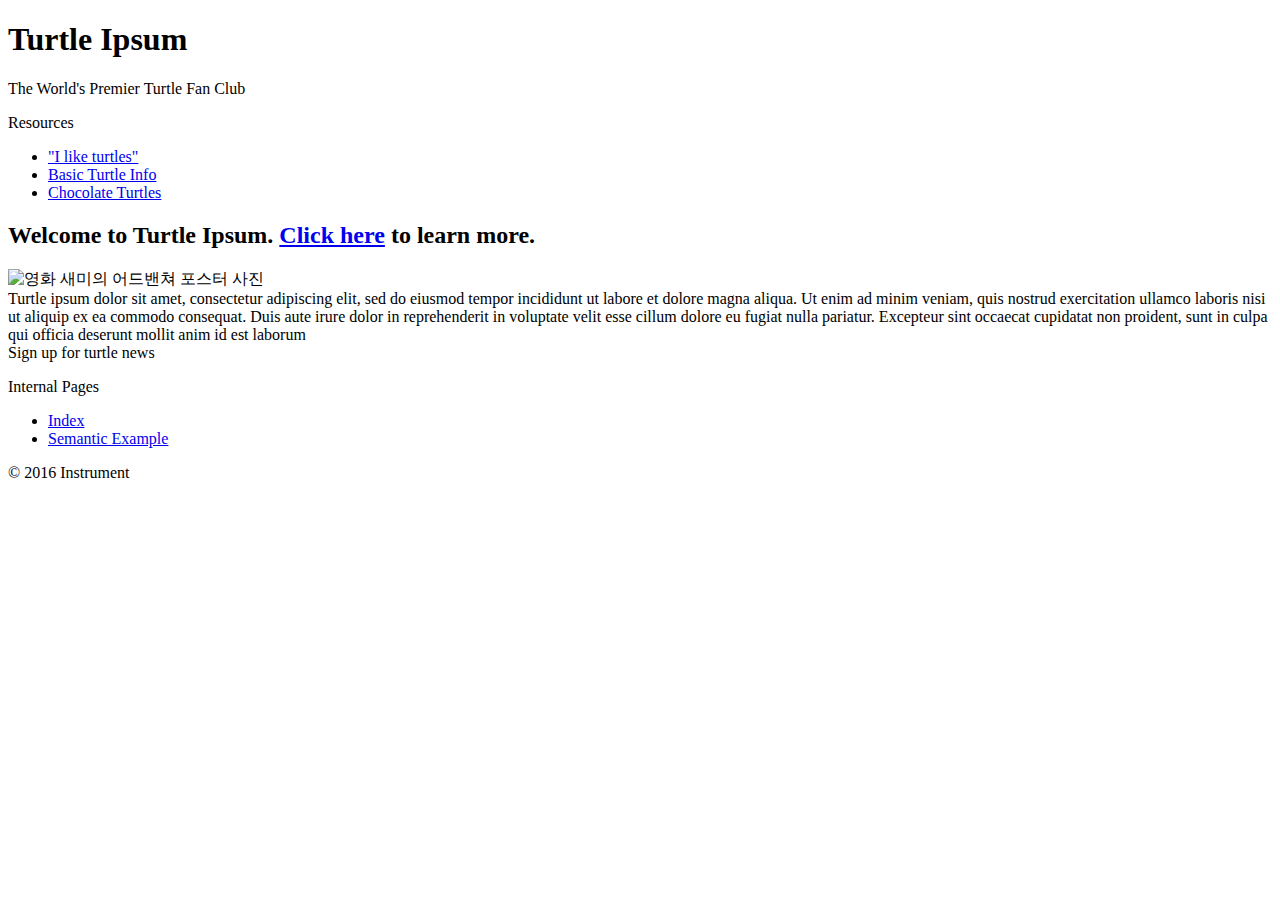
==== index.html @ 09524fe2 "초기 코드 작성" ====
<!DOCTYPE html>
<html>
  <head>
    <title>
      Example
    </title>
    <link href='../assets/style.css' rel='stylesheet' type='text/css'>
  </head>
  <body>
    <header class="site-header">
      <h1 class="site-title">Turtle Ipsum</h1>
      <p class="site-subtitle">The World's Premier Turtle Fan Club</p>
    </header>
    <nav class="main-nav">
      <p class="nav-header">Resources</p>
      <ul class="nav-list">
        <li class="nav-item nav-item-bull"><a href="https://www.youtube.com/watch?v=CMNry4PE93Y">"I like turtles"</a></li>
        <li class="nav-item nav-item-bull"><a href="https://en.wikipedia.org/wiki/Turtle">Basic Turtle Info</a></li>
        <li class="nav-item nav-item-bull"><a href="https://en.wikipedia.org/wiki/Turtles_(chocolate)">Chocolate Turtles</a></li>
      </ul>
    </nav>
    <div class="main-content">
      <div>
        <h2 class="page-title">Welcome to Turtle Ipsum. 
            <a href="#">Click here</a> to learn more.
        </h2>
        <img src="https://search.pstatic.net/sunny/?src=https%3A%2F%2Fimage.cine21.com%2Fcine21%2Fposter%2F2011%2F0720%2FM0010012_M0010002_poster.jpg&type=sc960_832" alt="영화 새미의 어드밴쳐 포스터 사진">
        <article class="article-text">
          Turtle ipsum dolor sit amet, consectetur adipiscing elit, sed do eiusmod tempor incididunt ut labore et dolore magna aliqua. Ut enim ad minim veniam, quis nostrud exercitation ullamco laboris nisi ut aliquip ex ea commodo consequat. Duis aute irure dolor in reprehenderit in voluptate velit esse cillum dolore eu fugiat nulla pariatur. Excepteur sint occaecat cupidatat non proident, sunt in culpa qui officia deserunt mollit anim id est laborum
        </article>
      </div>
    </div>
    <footer class="footer">
      <div class="footer-section">
        <span class="button">Sign up for turtle news</span>
      </div><div class="footer-section">
        <p class="nav-header footer-title">
          Internal Pages
        </p>
        <ul class="nav-list">
          <li class="nav-item nav-item-bull"><a href="../">Index</a></li>
          <li class="nav-item nav-item-bull"><a href="../semantic">Semantic Example</a></li>
        </ul>
      </div>
      <p class="footer-copyright">&copy; 2016 Instrument</span>
    </footer>
  </body>
</html>
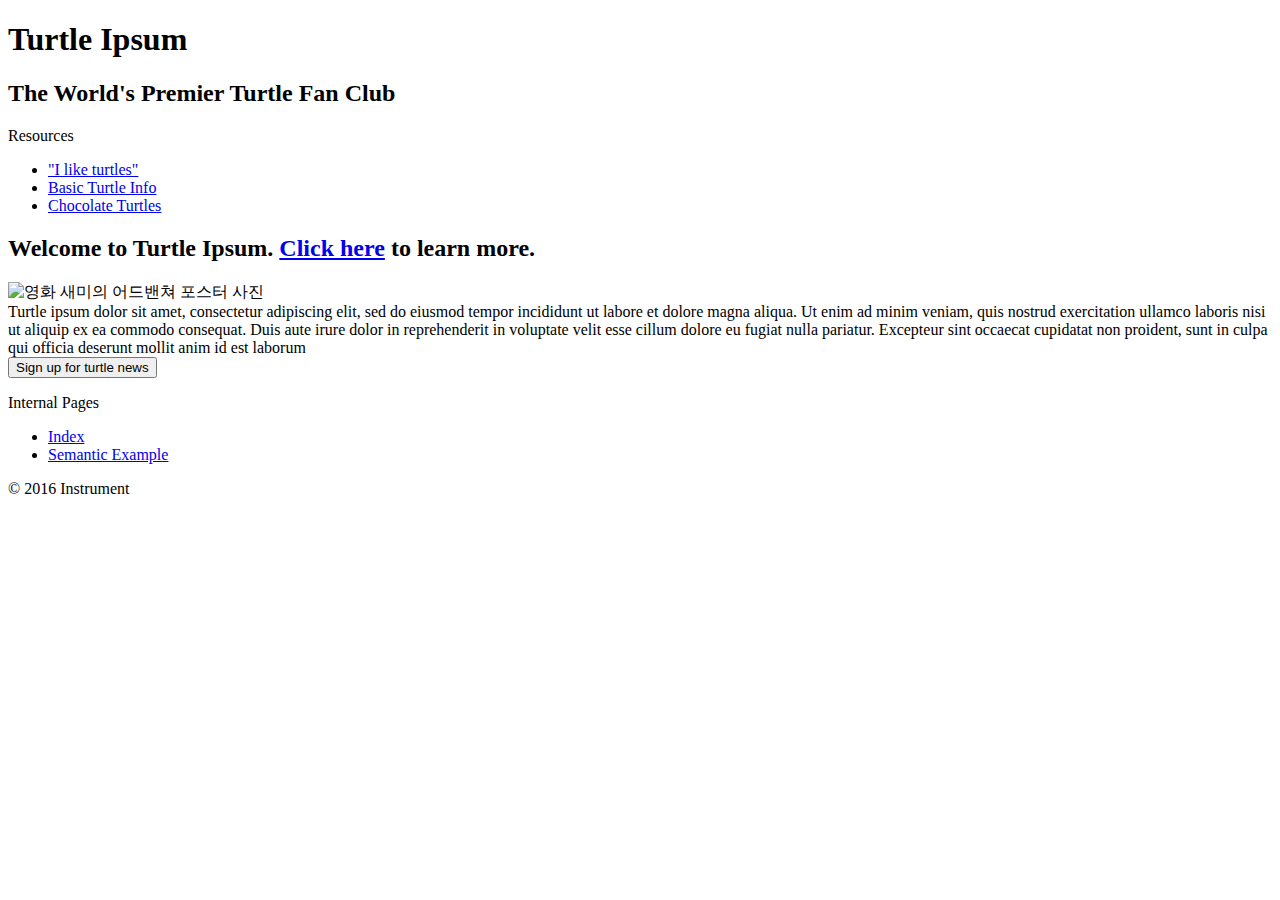
==== commit da6e711b: "코드 수정(0913)" ====
--- a/index.html
+++ b/index.html
@@ -9,7 +9,7 @@
   <body>
     <header class="site-header">
       <h1 class="site-title">Turtle Ipsum</h1>
-      <p class="site-subtitle">The World's Premier Turtle Fan Club</p>
+      <h2 class="site-subtitle">The World's Premier Turtle Fan Club</h2>
     </header>
     <nav class="main-nav">
       <p class="nav-header">Resources</p>
@@ -32,8 +32,8 @@
     </div>
     <footer class="footer">
       <div class="footer-section">
-        <span class="button">Sign up for turtle news</span>
-      </div><div class="footer-section">
+        <button class="button">Sign up for turtle news</button>
+      </div><section class="footer-section">
         <p class="nav-header footer-title">
           Internal Pages
         </p>
@@ -41,7 +41,7 @@
           <li class="nav-item nav-item-bull"><a href="../">Index</a></li>
           <li class="nav-item nav-item-bull"><a href="../semantic">Semantic Example</a></li>
         </ul>
-      </div>
+      </section>
       <p class="footer-copyright">&copy; 2016 Instrument</span>
     </footer>
   </body>
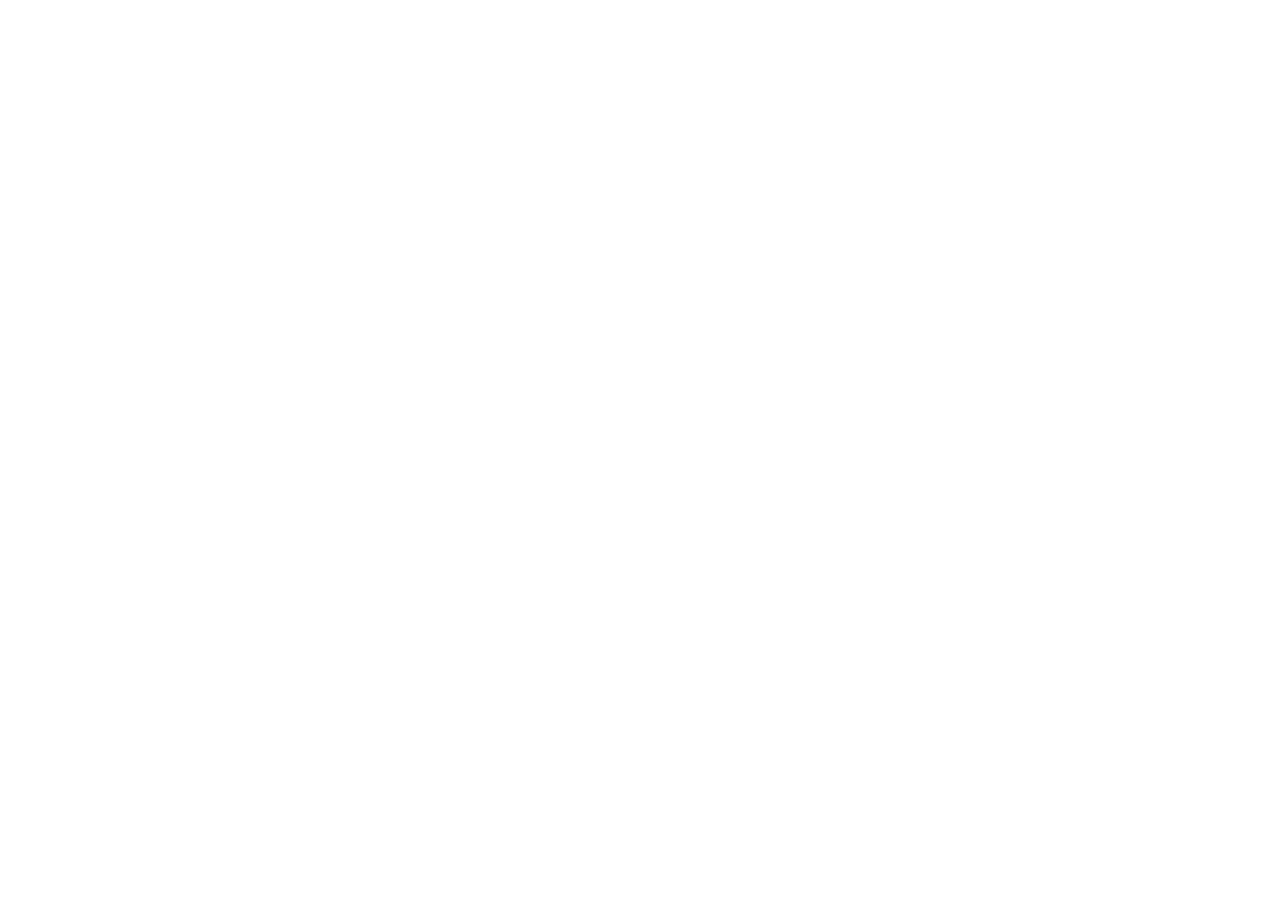
==== commit 0898e54a: "끝" ====
--- a/index.html
+++ b/index.html
@@ -1,48 +1,37 @@
 <!DOCTYPE html>
-<html>
-  <head>
-    <title>
-      Example
-    </title>
-    <link href='../assets/style.css' rel='stylesheet' type='text/css'>
-  </head>
-  <body>
-    <header class="site-header">
-      <h1 class="site-title">Turtle Ipsum</h1>
-      <h2 class="site-subtitle">The World's Premier Turtle Fan Club</h2>
-    </header>
-    <nav class="main-nav">
-      <p class="nav-header">Resources</p>
-      <ul class="nav-list">
-        <li class="nav-item nav-item-bull"><a href="https://www.youtube.com/watch?v=CMNry4PE93Y">"I like turtles"</a></li>
-        <li class="nav-item nav-item-bull"><a href="https://en.wikipedia.org/wiki/Turtle">Basic Turtle Info</a></li>
-        <li class="nav-item nav-item-bull"><a href="https://en.wikipedia.org/wiki/Turtles_(chocolate)">Chocolate Turtles</a></li>
-      </ul>
-    </nav>
-    <div class="main-content">
-      <div>
-        <h2 class="page-title">Welcome to Turtle Ipsum. 
-            <a href="#">Click here</a> to learn more.
-        </h2>
-        <img src="https://search.pstatic.net/sunny/?src=https%3A%2F%2Fimage.cine21.com%2Fcine21%2Fposter%2F2011%2F0720%2FM0010012_M0010002_poster.jpg&type=sc960_832" alt="영화 새미의 어드밴쳐 포스터 사진">
-        <article class="article-text">
-          Turtle ipsum dolor sit amet, consectetur adipiscing elit, sed do eiusmod tempor incididunt ut labore et dolore magna aliqua. Ut enim ad minim veniam, quis nostrud exercitation ullamco laboris nisi ut aliquip ex ea commodo consequat. Duis aute irure dolor in reprehenderit in voluptate velit esse cillum dolore eu fugiat nulla pariatur. Excepteur sint occaecat cupidatat non proident, sunt in culpa qui officia deserunt mollit anim id est laborum
-        </article>
-      </div>
-    </div>
-    <footer class="footer">
-      <div class="footer-section">
-        <button class="button">Sign up for turtle news</button>
-      </div><section class="footer-section">
-        <p class="nav-header footer-title">
-          Internal Pages
-        </p>
-        <ul class="nav-list">
-          <li class="nav-item nav-item-bull"><a href="../">Index</a></li>
-          <li class="nav-item nav-item-bull"><a href="../semantic">Semantic Example</a></li>
-        </ul>
-      </section>
-      <p class="footer-copyright">&copy; 2016 Instrument</span>
-    </footer>
-  </body>
-</html>+<html lang="en">
+<head>
+    <meta charset="UTF-8">
+    <meta name="viewport" content="width=device-width, initial-scale=1.0">
+    <title>Document</title>
+</head>
+<body>
+    <script>
+        function getName(name){
+            return `안녕하세요 저는 ${name}입니다.`;
+        }
+        const message1 = getName('이소현');
+        
+        function getMajor(major){
+            return `대학에서 ${major}을 전공하고 있습니다`;
+        }
+        const message2 = getMajor('컴퓨터공학');
+
+        var number = 0;
+        setInterval(() => {
+            document.body.innerHTML = "";
+            console.log(number);
+            if(number === 0){
+                document.write(message1);
+                number++;
+            }
+            else{
+                document.write(message2);
+                number = 0;
+            }
+
+        }, 3000);
+       
+    </script>
+</body>
+</html>
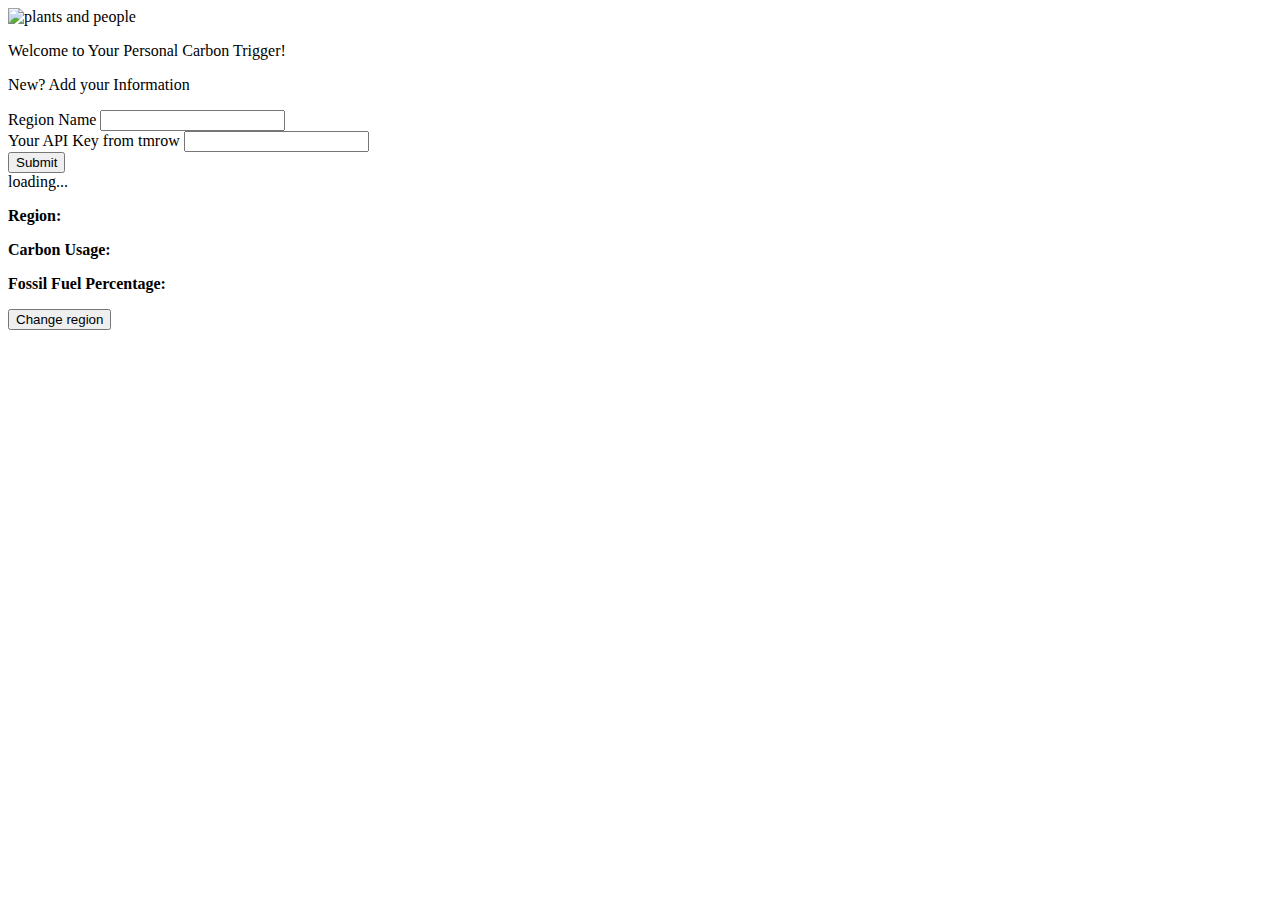
==== commit 15d0a7ea: "Add files via upload" ====
--- a/index.html
+++ b/index.html
@@ -1,37 +1,47 @@
-<!DOCTYPE html>
-<html lang="en">
-<head>
-    <meta charset="UTF-8">
-    <meta name="viewport" content="width=device-width, initial-scale=1.0">
-    <title>Document</title>
-</head>
-<body>
-    <script>
-        function getName(name){
-            return `안녕하세요 저는 ${name}입니다.`;
-        }
-        const message1 = getName('이소현');
-        
-        function getMajor(major){
-            return `대학에서 ${major}을 전공하고 있습니다`;
-        }
-        const message2 = getMajor('컴퓨터공학');
-
-        var number = 0;
-        setInterval(() => {
-            document.body.innerHTML = "";
-            console.log(number);
-            if(number === 0){
-                document.write(message1);
-                number++;
-            }
-            else{
-                document.write(message2);
-                number = 0;
-            }
-
-        }, 3000);
-       
-    </script>
-</body>
-</html>
+<!DOCTYPE html>
+<html lang="en">
+<head>
+    <meta charset="UTF-8">
+    <meta name="viewport" content="width=device-width, initial-scale=1.0">
+    <link rel="stylesheet" href="./css/style.css">
+    <title>My Carbon Trigger</title>
+</head>
+<body>
+    <img class="top-image" src="./images/plants-people.png" alt="plants and people">
+    <div class="title">
+        <p>Welcome to Your Personal Carbon Trigger!</p>
+    </div>
+    <!-- form area -->
+    <form class="form-data" autocomplete="on">
+        <div class="form-area-wrap">
+            <div class="form-title">
+                <P>New? Add your Information</P>
+            </div>
+            <div class="input-region">
+                <label for="region">Region Name</label>
+                <input type="text" id="region" required class="region-name">
+            </div>
+            <div class="input-api">
+                <label for="api">Your API Key from tmrow</label>
+                <input type="text" id="api" required class="api-key">
+            </div>
+            <button class="search-btn">Submit</button>
+        </div>
+        
+    </form>
+    <!-- result area -->
+    <div class="result">
+        <div class="loading">loading...</div>
+        <div class="errors"></div>
+        <div class="data"></div>
+        <div class="result-container">
+            <p><strong>Region: </strong><span class="my-region"></span></p>
+            <p><strong>Carbon Usage: </strong><span class="carbon-usage"></span></p>
+            <p><strong>Fossil Fuel Percentage: </strong><span class="fossil-fuel"></span></p>
+        </div>
+        <button class="clear-btn">Change region</button>
+    </div>
+
+    <script src="../src/index.js"></script>
+</body>
+</html>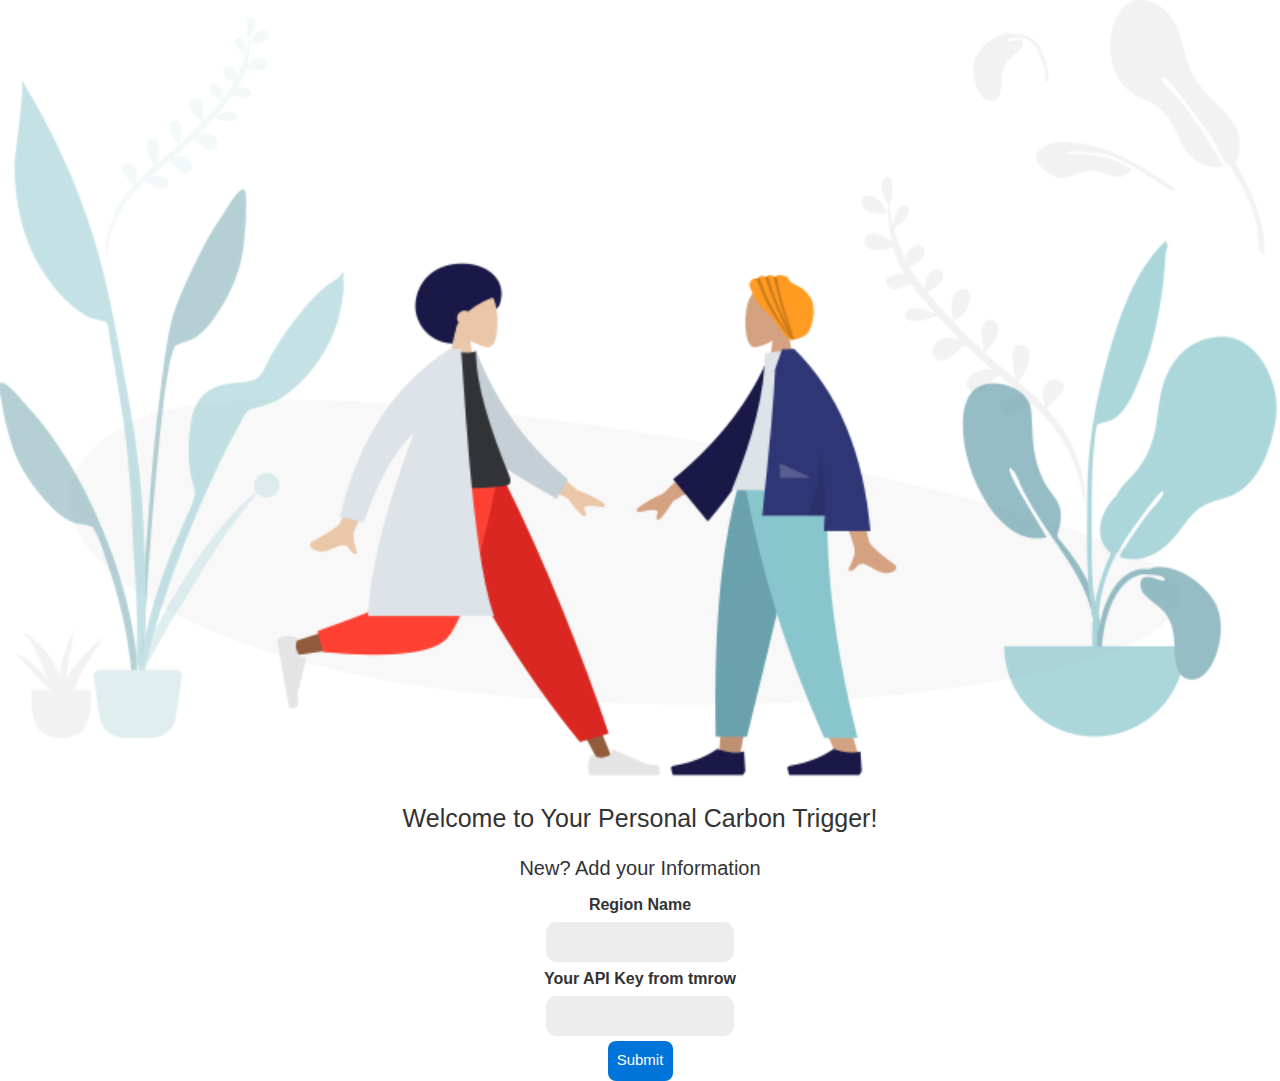
==== commit 15ff8935: "완료" ====
--- a/index.html
+++ b/index.html
@@ -1,47 +1,47 @@
-<!DOCTYPE html>
-<html lang="en">
-<head>
-    <meta charset="UTF-8">
-    <meta name="viewport" content="width=device-width, initial-scale=1.0">
-    <link rel="stylesheet" href="./css/style.css">
-    <title>My Carbon Trigger</title>
-</head>
-<body>
-    <img class="top-image" src="./images/plants-people.png" alt="plants and people">
-    <div class="title">
-        <p>Welcome to Your Personal Carbon Trigger!</p>
-    </div>
-    <!-- form area -->
-    <form class="form-data" autocomplete="on">
-        <div class="form-area-wrap">
-            <div class="form-title">
-                <P>New? Add your Information</P>
-            </div>
-            <div class="input-region">
-                <label for="region">Region Name</label>
-                <input type="text" id="region" required class="region-name">
-            </div>
-            <div class="input-api">
-                <label for="api">Your API Key from tmrow</label>
-                <input type="text" id="api" required class="api-key">
-            </div>
-            <button class="search-btn">Submit</button>
-        </div>
-        
-    </form>
-    <!-- result area -->
-    <div class="result">
-        <div class="loading">loading...</div>
-        <div class="errors"></div>
-        <div class="data"></div>
-        <div class="result-container">
-            <p><strong>Region: </strong><span class="my-region"></span></p>
-            <p><strong>Carbon Usage: </strong><span class="carbon-usage"></span></p>
-            <p><strong>Fossil Fuel Percentage: </strong><span class="fossil-fuel"></span></p>
-        </div>
-        <button class="clear-btn">Change region</button>
-    </div>
-
-    <script src="../src/index.js"></script>
-</body>
+<!DOCTYPE html>
+<html lang="en">
+<head>
+    <meta charset="UTF-8">
+    <meta name="viewport" content="width=device-width, initial-scale=1.0">
+    <link rel="stylesheet" href="./css/style.css">
+    <title>My Carbon Trigger</title>
+</head>
+<body>
+    <img class="top-image" src="./images/plants-people.png" alt="plants and people">
+    <div class="title">
+        <p>Welcome to Your Personal Carbon Trigger!</p>
+    </div>
+    <!-- form area -->
+    <form class="form-data" autocomplete="on">
+        <div class="form-area-wrap">
+            <div class="form-title">
+                <P>New? Add your Information</P>
+            </div>
+            <div class="input-region">
+                <label for="region">Region Name</label>
+                <input type="text" id="region" required class="region-name">
+            </div>
+            <div class="input-api">
+                <label for="api">Your API Key from tmrow</label>
+                <input type="text" id="api" required class="api-key">
+            </div>
+            <button class="search-btn">Submit</button>
+        </div>
+        
+    </form>
+    <!-- result area -->
+    <div class="result">
+        <div class="loading">loading...</div>
+        <div class="errors"></div>
+        <div class="data"></div>
+        <div class="result-container">
+            <p><strong>Region: </strong><span class="my-region"></span></p>
+            <p><strong>Carbon Usage: </strong><span class="carbon-usage"></span></p>
+            <p><strong>Fossil Fuel Percentage: </strong><span class="fossil-fuel"></span></p>
+        </div>
+        <button class="clear-btn">Change region</button>
+    </div>
+
+    <script src="../src/index.js"></script>
+</body>
 </html>--- a/css/style.css
+++ b/css/style.css
@@ -0,0 +1,139 @@
+/* reset css */
+body, div, dl, dt, dd, ul, ol, li, h1, h2, h3, h4, h5, h6, pre, code, form, fieldset, legend, textarea, p, blockquote, th, td, input, select, button {
+    margin: 0;
+    padding: 0;
+}
+fieldset, img {
+    border: 0 none;
+}
+dl, ul, ol, menu, li {
+    list-style: none;
+}
+blockquote, q {
+    quotes: none;
+}
+blockquote:before, blockquote:after, q:before, q:after {
+    content: '';
+    content: none;
+}
+input, select, textarea, button {
+    vertical-align: middle;
+    font-size: 100%;
+}
+button {
+    border: 0 none;
+    background-color: transparent;
+    cursor: pointer;
+}
+table {
+    border-collapse: collapse;
+    border-spacing: 0;
+}
+body {
+    -webkit-text-size-adjust: none;
+   /* 뷰포트 변환시 폰트크기 자동확대 방지. */
+}
+input[type='text'], input[type='password'], input[type='submit'], input[type='search'], input[type='tel'], input[type='email'], html input[type='button'], input[type='reset'] {
+    -webkit-appearance: none;
+    border-radius: 0;
+}
+input[type='search']::-webkit-search-cancel-button {
+    -webkit-appearance: none;
+}
+body {
+    background: #fff;
+}
+body, th, td, input, select, textarea, button {
+    font-size: 14px;
+    line-height: 1.5;
+    font-family: 'Malgun Gothic', '맑은 고딕', sans-serif;
+    color: #333;
+   /* color값은 디자인가이드에 맞게사용 */
+}
+a {
+    color: #333;
+    text-decoration: none;
+}
+a:active, a:hover {
+    text-decoration: none;
+}
+address, caption, cite, code, dfn, em, var {
+    font-style: normal;
+    font-weight: normal;
+}
+
+
+/* design */
+.top-image{
+    position: relative;
+    width: 100%;
+
+}
+.title{
+    font-size: 25px;
+    text-align: center;
+    line-height: 1.1;
+    margin: 20px 0;
+}
+.form-data{
+    position: relative;
+    width: 100%;
+    display: flex;
+    justify-content: center;
+}
+.form-area-wrap{
+    position: relative;
+    width: 90%;
+    display: flex;
+    flex-direction: column;
+    align-items: center;
+}
+.form-title{
+    font-size: 20px;
+    margin-bottom: 10px;
+}
+.input-region, .input-api{
+    display: flex;
+    flex-direction: column;
+    align-items: center;
+    margin-bottom: 5px;
+} 
+.input-region>label, .input-api>label{
+    font-size: 16px;
+    font-weight: 600;
+    margin-bottom: 5px;
+}
+.input-region>input, .input-api>input{
+    width: 180px;
+    height: 40px;
+    padding-left: 8px;
+    outline: none;
+    border-radius: 10px;
+    border: none;
+    background-color: #ededed;
+}
+.search-btn{
+    position: relative;
+    width: 65px;
+    height: 40px;
+    font-size: 15px;
+    background-color: #0074d9;
+    border-radius: 8px;
+    color: white;
+}
+
+.result{
+    display: none;
+}
+
+
+.theme-b {
+  background: #000;
+  color: #fff;
+}
+@media (prefers-color-scheme: dark) {
+  body {
+    background: #000;
+    color: #fff;
+  }
+}